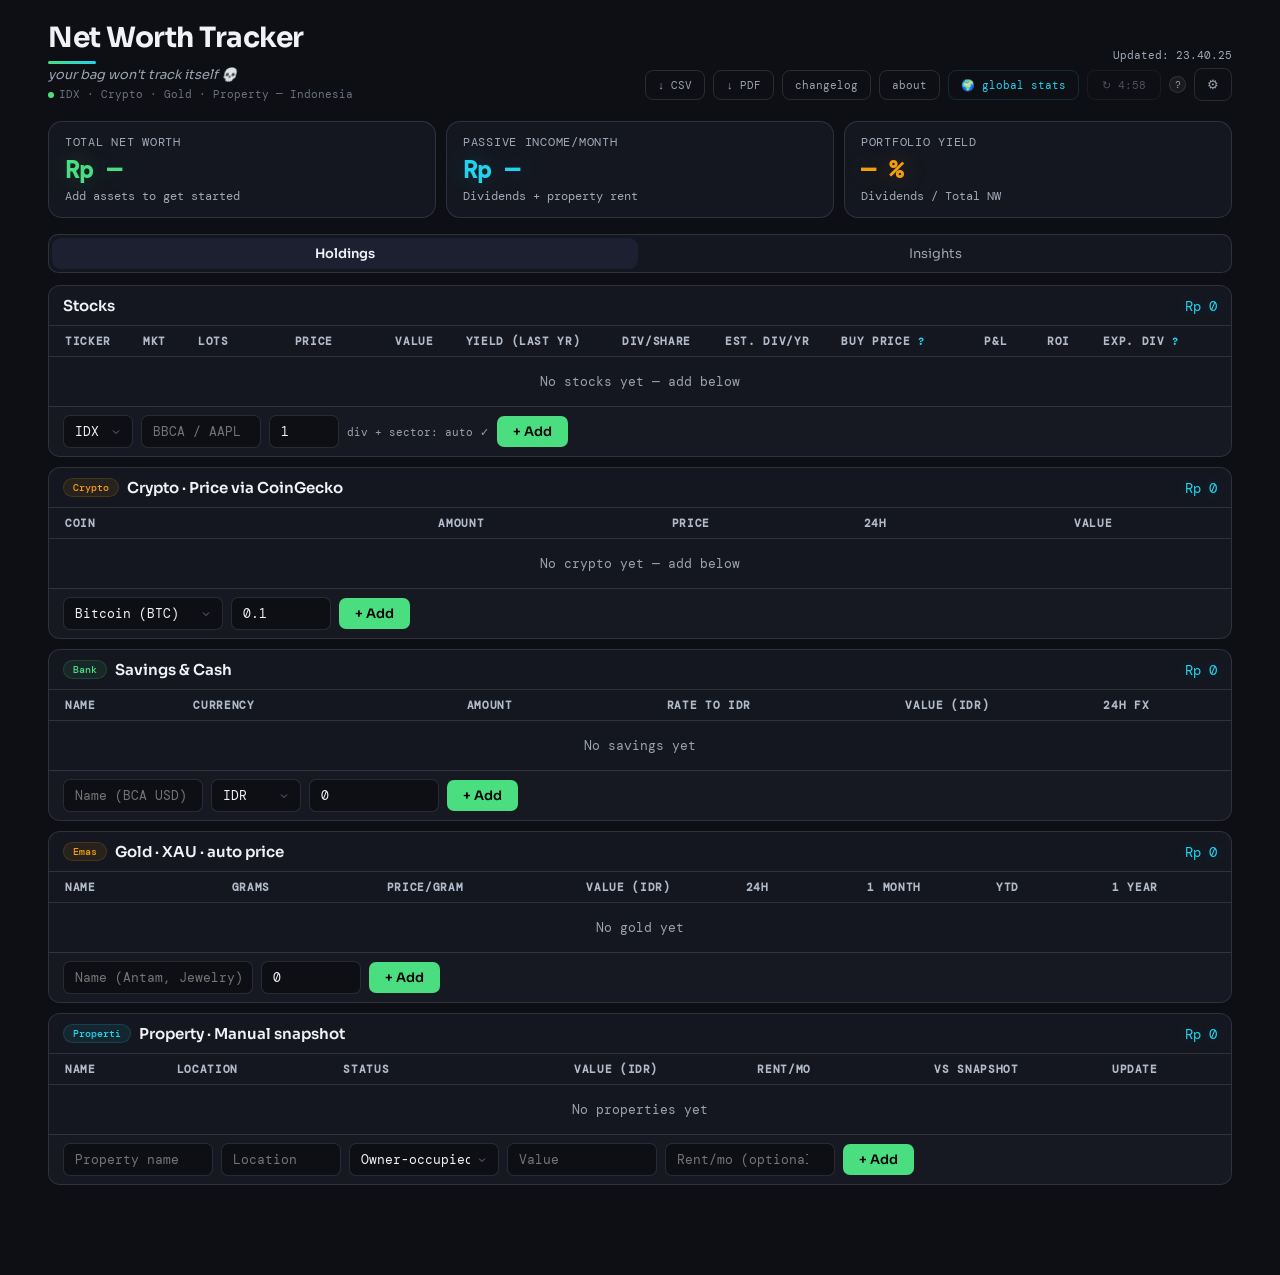
==== index.html @ 593ba49c "initial release" ====
<!-- Project v1.5.1 | patches_since_snap:1 -->
<!DOCTYPE html>
<html lang="en">
<head>
<meta charset="UTF-8">
<meta name="viewport" content="width=device-width, initial-scale=1.0">
<title>Net Worth Tracker · Indonesia</title>
<link href="https://fonts.googleapis.com/css2?family=DM+Mono:wght@400;500&family=Sora:wght@300;400;600;700&display=swap" rel="stylesheet">
<link rel="stylesheet" href="css/style.css">
</head>
<body>

<!-- CORS warning (shown only when opened via file://) -->
<div id="file-warning" style="display:none;background:#f59e0b18;border-bottom:1px solid #f59e0b40;padding:10px 48px;font-size:12px;font-family:var(--mono);color:#f59e0b"></div>

<!-- Settings overlay (closes panel when clicked) -->
<div id="settings-overlay" class="settings-overlay" onclick="closeSettings()"></div>

<!-- Settings panel (slides in from right) -->
<div id="settings-panel" class="settings-panel">
  <div class="settings-header">
    <div class="settings-title" data-i18n="settings.title">Settings</div>
    <button class="settings-close" onclick="closeSettings()">&#x2715;</button>
  </div>

  <!-- Currency -->
  <div class="settings-section">
    <div class="settings-label" data-i18n="settings.currency">Display Currency</div>
    <div id="currency-chips" class="chip-group"><!-- filled by renderSettingsChips() --></div>
  </div>

  <div class="settings-divider"></div>

  <!-- Language -->
  <div class="settings-section">
    <div class="settings-label" data-i18n="settings.language">Language</div>
    <div class="chip-group">
      <button id="lang-btn-en" class="setting-chip" onclick="setLang('en')">English</button>
      <button id="lang-btn-id" class="setting-chip" onclick="setLang('id')">Bahasa Indonesia</button>
    </div>
  </div>
</div>

<!-- ======================== App ======================== -->
<div class="app">

  <!-- Header -->
  <div class="header">
    <div class="header-left">
      <h1>Net Worth Tracker<span class="accent-line"></span></h1>
      <div class="tagline" data-i18n="header.tagline">your bag won't track itself &#x1F480;</div>
      <div class="meta"><span class="dot"></span><span data-i18n="header.meta">IDX · Crypto · Gold · Property — Indonesia</span></div>
    </div>
    <div class="header-right">
      <div class="last-update" id="last-update">Not updated yet</div>
      <div style="display:flex;gap:8px;align-items:center;flex-wrap:wrap;justify-content:flex-end">
        <button class="export-btn" onclick="exportCSV()">&#x2193; CSV</button>
        <button class="export-btn" onclick="exportPDF()">&#x2193; PDF</button>
        <a href="changelog.html" style="font-size:11px;font-family:var(--mono);color:var(--muted);padding:7px 12px;border:1px solid var(--border);border-radius:8px;text-decoration:none;transition:all .2s" onmouseover="this.style.color='var(--text)';this.style.borderColor='#ffffff30'" onmouseout="this.style.color='var(--muted)';this.style.borderColor='var(--border)'">changelog</a>
        <a href="about.html" style="font-size:11px;font-family:var(--mono);color:var(--muted);padding:7px 12px;border:1px solid var(--border);border-radius:8px;text-decoration:none;transition:all .2s" onmouseover="this.style.color='var(--text)';this.style.borderColor='#ffffff30'" onmouseout="this.style.color='var(--muted)';this.style.borderColor='var(--border)'">about</a>
        <a href="global.html" style="font-size:11px;font-family:var(--mono);color:var(--accent2);padding:7px 12px;border:1px solid #22d3ee28;border-radius:8px;text-decoration:none;transition:all .2s" onmouseover="this.style.borderColor='#22d3ee60'" onmouseout="this.style.borderColor='#22d3ee28'">&#x1F30D; global stats</a>
        <button class="refresh-btn" id="refresh-btn" onclick="refreshAll()">
          <span id="refresh-icon">&#x21BB;</span> <span id="refresh-label" data-i18n="header.refresh">Refresh Prices</span>
        </button>
        <span class="info-tip">?
          <div class="tip-bubble" data-i18n="header.rateLimitTip">Prices refresh at most once every 5 minutes. This tracker runs on a free-tier API — we hit our daily limit overnight from unexpected traffic. Rate limiting keeps it free for everyone 🙏</div>
        </span>
        <button class="settings-btn" onclick="openSettings()">&#x2699;</button>
      </div>
    </div>
  </div>

  <!-- Summary cards -->
  <div class="summary fade-in">
    <div class="card">
      <div class="card-label" data-i18n="summary.totalNW">Total Net Worth</div>
      <div class="card-value green" id="total-nw">&#x2014;</div>
      <div class="card-sub" id="nw-breakdown" data-i18n="summary.addAssets">Add assets to get started</div>
    </div>
    <div class="card">
      <div class="card-label" data-i18n="summary.passiveIncome">Passive Income/Month</div>
      <div class="card-value cyan" id="monthly-div">&#x2014;</div>
      <div class="card-sub" data-i18n="summary.divRent">Dividends + property rent</div>
    </div>
    <div class="card">
      <div class="card-label" data-i18n="summary.yield">Portfolio Yield</div>
      <div class="card-value amber" id="yield-pct">&#x2014; %</div>
      <div class="card-sub" data-i18n="summary.divNW">Dividends / Total NW</div>
    </div>
  </div>

  <!-- Tabs -->
  <div class="tabs">
    <button class="tab active" onclick="switchTab('holdings',this)" data-i18n="tab.holdings">Holdings</button>
    <button class="tab" onclick="switchTab('insights',this)" data-i18n="tab.insights">Insights</button>
  </div>

  <!-- ====== HOLDINGS TAB ====== -->
  <div id="tab-holdings">

    <!-- IDX / US Stocks -->
    <div class="section fade-in">
      <div class="section-header">
        <div class="section-title">
          <span data-i18n="section.stocks">Stocks</span>
        </div>
        <div class="section-val" id="stock-total">&#x2014;</div>
      </div>
      <div class="table-wrap">
        <table>
          <thead><tr>
            <th style="width:70px"  data-i18n="col.ticker">Ticker</th>
            <th style="width:50px"  data-i18n="col.market">Mkt</th>
            <th style="width:70px"  data-i18n="col.lots">Lots</th>
            <th class="right" style="width:130px" data-i18n="col.price">Price</th>
            <th class="right" style="width:130px" data-i18n="col.value">Value</th>
            <th class="right" style="width:140px" data-i18n="col.yieldLast">Yield (last yr)</th>
            <th class="right" style="width:120px" data-i18n="col.divPerShare">Div/share</th>
            <th class="right" style="width:120px" data-i18n="col.annualDiv">Est. Div/yr</th>
            <th class="right" style="width:110px">
              <span data-i18n="col.buyPrice">Buy Price</span>
              <span class="th-help" style="color:var(--accent2);font-size:10px">?<div class="tip">
                <strong data-i18n="tip.buyPrice">Buy Price</strong><br>
                <span data-i18n="tip.buyPriceDesc">Average buy price per share.</span><br>
                <span class="tip-badge">IDX</span><span data-i18n="tip.buyPriceIDX">in Rupiah (Rp)</span><br>
                <span class="tip-badge">US</span><span data-i18n="tip.buyPriceUS">in USD ($)</span><br><br>
                <span data-i18n="tip.buyPriceNote">Enables P&amp;L and ROI% columns automatically.</span>
              </div></span>
            </th>
            <th class="right" style="width:110px" data-i18n="col.pl">P&amp;L</th>
            <th class="right" style="width:70px"  data-i18n="col.roi">ROI</th>
            <th class="right" style="width:110px">
              <span data-i18n="col.expDiv">Exp. Div</span>
              <span class="th-help" style="color:var(--accent2);font-size:10px">?<div class="tip">
                <strong data-i18n="tip.expDiv">Expected Dividend</strong><br>
                <span data-i18n="tip.expDivDesc">Override estimated dividend per share per year.</span><br>
                <span class="tip-badge">IDX</span><span data-i18n="tip.expDivIDX">in Rupiah</span><br>
                <span class="tip-badge">US</span><span data-i18n="tip.expDivUS">in USD</span><br><br>
                <span data-i18n="tip.expDivNote">Leave empty to use auto data from Yahoo Finance.</span>
              </div></span>
            </th>
            <th style="width:40px"></th>
          </tr></thead>
          <tbody id="stock-tbody"></tbody>
        </table>
      </div>
      <div class="add-form">
        <select id="s-market" style="width:70px" onchange="updateLotsInput(this.value)">
          <option value="IDX">IDX</option>
          <option value="US">US</option>
        </select>
        <input id="s-ticker" placeholder="BBCA / AAPL" style="width:120px;text-transform:uppercase" maxlength="10" oninput="this.value=this.value.toUpperCase()">
        <input id="s-lots" type="number" min="1" step="1" value="1" style="width:70px" placeholder="Lot">
        <span style="font-size:11px;font-family:var(--mono);color:var(--muted)" data-i18n="form.autoHint">div + sector: auto &#x2713;</span>
        <button class="btn btn-primary" onclick="addStock()" data-i18n="btn.add">+ Add</button>
      </div>
      <div id="stock-error" class="error-msg" style="display:none"></div>
    </div>

    <!-- Crypto -->
    <div class="section fade-in">
      <div class="section-header">
        <div class="section-title">
          <span class="badge badge-amber">Crypto</span>
          <span data-i18n="section.crypto">Crypto · Price via CoinGecko</span>
        </div>
        <div class="section-val" id="crypto-total">&#x2014;</div>
      </div>
      <div class="table-wrap">
        <table>
          <thead><tr>
            <th data-i18n="col.coin">Coin</th>
            <th class="right" data-i18n="col.amount">Amount</th>
            <th class="right" data-i18n="col.price">Price</th>
            <th class="right" data-i18n="col.24h">24h</th>
            <th class="right" data-i18n="col.value">Value</th>
            <th></th>
          </tr></thead>
          <tbody id="crypto-tbody"></tbody>
        </table>
      </div>
      <div class="add-form">
        <select id="c-coin" style="width:160px">
          <option value="bitcoin">Bitcoin (BTC)</option>
          <option value="ethereum">Ethereum (ETH)</option>
          <option value="binancecoin">BNB</option>
          <option value="solana">Solana (SOL)</option>
          <option value="ripple">XRP</option>
          <option value="tether">USDT</option>
          <option value="usd-coin">USDC</option>
          <option value="cardano">Cardano (ADA)</option>
          <option value="polkadot">Polkadot (DOT)</option>
        </select>
        <input id="c-amount" type="number" min="0" step="any" value="0.1" style="width:100px" placeholder="Amount">
        <button class="btn btn-primary" onclick="addCrypto()" data-i18n="btn.add">+ Add</button>
      </div>
    </div>

    <!-- Bank / Cash -->
    <div class="section fade-in">
      <div class="section-header">
        <div class="section-title">
          <span class="badge badge-green">Bank</span>
          <span data-i18n="section.bank">Savings &amp; Cash</span>
        </div>
        <div class="section-val" id="bank-total">&#x2014;</div>
      </div>
      <div class="table-wrap">
        <table>
          <thead><tr>
            <th data-i18n="col.name">Name</th>
            <th data-i18n="col.currency">Currency</th>
            <th class="right" data-i18n="col.amount">Amount</th>
            <th class="right" data-i18n="col.rateIDR">Rate to IDR</th>
            <th class="right" data-i18n="col.valueIDR">Value (IDR)</th>
            <th class="right" data-i18n="col.fx24h">24h FX</th>
            <th></th>
          </tr></thead>
          <tbody id="bank-tbody"></tbody>
        </table>
      </div>
      <div class="add-form">
        <input id="b-name" placeholder="Name (BCA USD)" style="width:140px" data-i18n-placeholder="form.bankName">
        <select id="b-currency" style="width:90px">
          <option value="IDR">IDR</option>
          <option value="USD">USD</option>
          <option value="SGD">SGD</option>
          <option value="JPY">JPY</option>
          <option value="CNY">CNY</option>
          <option value="EUR">EUR</option>
          <option value="MYR">MYR</option>
        </select>
        <input id="b-amount" type="number" min="0" step="any" value="0" style="width:130px" placeholder="Amount">
        <button class="btn btn-primary" onclick="addBank()" data-i18n="btn.add">+ Add</button>
      </div>
    </div>

    <!-- Gold -->
    <div class="section fade-in">
      <div class="section-header">
        <div class="section-title">
          <span class="badge badge-amber">Emas</span>
          <span data-i18n="section.gold">Gold · XAU · auto price</span>
        </div>
        <div class="section-val" id="gold-total">&#x2014;</div>
      </div>
      <div class="table-wrap">
        <table>
          <thead><tr>
            <th data-i18n="col.name">Name</th>
            <th class="right" data-i18n="col.grams">Grams</th>
            <th class="right" data-i18n="col.pricePerGram">Price/gram</th>
            <th class="right" data-i18n="col.valueIDR">Value (IDR)</th>
            <th class="right" data-i18n="col.24h">24h</th>
            <th class="right" data-i18n="col.1m">1 Month</th>
            <th class="right" data-i18n="col.ytd">YTD</th>
            <th class="right" data-i18n="col.1y">1 Year</th>
            <th></th>
          </tr></thead>
          <tbody id="gold-tbody"></tbody>
        </table>
      </div>
      <div class="add-form">
        <input id="g-name" placeholder="Name (Antam, Jewelry)" style="width:190px" data-i18n-placeholder="form.goldName">
        <input id="g-grams" type="number" min="0" step="any" value="0" style="width:100px" placeholder="Grams">
        <button class="btn btn-primary" onclick="addGold()" data-i18n="btn.add">+ Add</button>
        <span id="gold-price-display" style="font-size:12px;color:#b0bac8;font-family:var(--mono);margin-left:8px"></span>
      </div>
    </div>

    <!-- Property -->
    <div class="section fade-in">
      <div class="section-header">
        <div class="section-title">
          <span class="badge badge-cyan">Properti</span>
          <span data-i18n="section.property">Property · Manual snapshot</span>
        </div>
        <div class="section-val" id="property-total">&#x2014;</div>
      </div>
      <div class="table-wrap">
        <table>
          <thead><tr>
            <th data-i18n="col.name">Name</th>
            <th data-i18n="col.location">Location</th>
            <th data-i18n="col.status">Status</th>
            <th class="right" data-i18n="col.valueIDR">Value (IDR)</th>
            <th class="right" data-i18n="col.rent">Rent/mo</th>
            <th class="right" data-i18n="col.vsSnapshot">vs Snapshot</th>
            <th class="right" data-i18n="col.update">Update</th>
            <th></th>
          </tr></thead>
          <tbody id="property-tbody"></tbody>
        </table>
      </div>
      <div class="add-form">
        <input id="p-name" placeholder="Property name" style="width:150px">
        <input id="p-location" placeholder="Location" style="width:120px">
        <select id="p-status" style="width:150px">
          <option value="dihuni">Owner-occupied</option>
          <option value="disewakan">Rented</option>
          <option value="kosong">Vacant</option>
        </select>
        <input id="p-value" type="number" min="0" step="any" placeholder="Value" style="width:150px">
        <input id="p-rent" type="number" min="0" step="any" placeholder="Rent/mo (optional)" style="width:170px">
        <button class="btn btn-primary" onclick="addProperty()" data-i18n="btn.add">+ Add</button>
      </div>
    </div>
  </div><!-- /tab-holdings -->

  <!-- ====== INSIGHTS TAB ====== -->
  <div id="tab-insights" style="display:none">
    <div class="insights fade-in">
      <div class="insight-card">
        <div class="insight-title" data-i18n="insight.passiveIncome">Passive Income</div>
        <div class="insight-val green" id="i-monthly">&#x2014;</div>
        <div style="font-size:11px;color:var(--muted);font-family:var(--mono);margin-top:2px" data-i18n="insight.perMonth">per month</div>
        <div id="i-passive-breakdown" style="margin-top:8px;font-size:11px;font-family:var(--mono);line-height:1.8"></div>
        <div style="margin-top:10px;padding-top:10px;border-top:1px solid var(--border)">
          <div class="insight-val cyan" style="font-size:1.1rem" id="i-annual">&#x2014;</div>
          <div style="font-size:11px;color:var(--muted);font-family:var(--mono);margin-top:2px" data-i18n="insight.perYear">per year</div>
        </div>
      </div>
      <div class="insight-card">
        <div class="insight-title" data-i18n="insight.fireNumber">FIRE Number (25&#xD7;)</div>
        <div class="insight-val amber" id="i-fire">&#x2014;</div>
        <div class="insight-note" data-i18n="insight.fireNote">Target wealth for financial independence = monthly expenses &#xD7; 12 &#xD7; 25.</div>
      </div>
      <div class="insight-card">
        <div class="insight-title" data-i18n="insight.swr">Safe Withdrawal / Month</div>
        <div class="insight-val green" id="i-swr">&#x2014;</div>
        <div class="insight-note" data-i18n="insight.swrNote">4% rule: liquid assets &#xD7; 4% &#xF7; 12. Property excluded.</div>
      </div>
    </div>

    <!-- Monthly spend input -->
    <div class="section fade-in" style="margin-bottom:16px">
      <div class="section-header">
        <div class="section-title" data-i18n="insight.monthlySpend">Monthly Expense Estimate</div>
      </div>
      <div class="add-form">
        <input id="monthly-spend" type="number" value="15000000" style="width:180px" oninput="recalcInsights()">
        <span id="spend-display" style="font-size:13px;color:var(--accent2);font-family:var(--mono);font-weight:600">Rp 15.000.000</span>
        <span style="font-size:11px;color:var(--muted);font-family:var(--mono)" data-i18n="insight.spendHint">&#x2192; used for FIRE calculation</span>
      </div>
    </div>

    <!-- Progress to FIRE -->
    <div class="section fade-in" style="margin-bottom:16px">
      <div class="section-header">
        <div class="section-title" data-i18n="insight.fireProgress">Progress to FIRE</div>
      </div>
      <div style="padding:18px">
        <div style="display:flex;justify-content:space-between;font-size:12px;font-family:var(--mono);color:var(--muted);margin-bottom:8px">
          <span id="fire-progress-label">&#x2014;</span>
          <span id="fire-target-label">&#x2014;</span>
        </div>
        <div style="background:var(--bg);border-radius:6px;height:10px;overflow:hidden">
          <div id="fire-bar" style="height:10px;background:var(--accent);border-radius:6px;width:0%;transition:width .8s ease"></div>
        </div>
        <div style="text-align:center;margin-top:8px;font-size:12px;font-family:var(--mono);color:var(--muted)" id="fire-pct-label">0%</div>
      </div>
    </div>

    <!-- FIRE Analysis tips -->
    <div class="section fade-in" style="margin-bottom:16px">
      <div class="section-header">
        <div class="section-title" data-i18n="insight.fireAnalysis">FIRE Analysis</div>
      </div>
      <div class="fire-tips" id="fire-analysis">
        <div class="empty" data-i18n="empty.addAssets">Add assets to see analysis</div>
      </div>
    </div>

    <!-- Asset allocation donuts -->
    <div class="section fade-in">
      <div class="section-header">
        <div class="section-title" data-i18n="insight.allocation">Asset Allocation</div>
      </div>
      <div class="donut-grid">
        <div class="donut-card">
          <div class="donut-card-title" data-i18n="donut.mix">Portfolio Mix</div>
          <canvas id="donut-canvas" width="160" height="160" style="width:160px;height:160px"></canvas>
          <div class="donut-legend" id="donut-legend"><div class="empty" style="font-size:11px">&#x2014;</div></div>
        </div>
        <div class="donut-card">
          <div class="donut-card-title" data-i18n="donut.currency">Currency</div>
          <canvas id="currency-canvas" width="160" height="160" style="width:160px;height:160px"></canvas>
          <div class="donut-legend" id="currency-legend"><div class="empty" style="font-size:11px">&#x2014;</div></div>
        </div>
        <div class="donut-card">
          <div class="donut-card-title" data-i18n="donut.sector">Sector</div>
          <canvas id="sector-canvas" width="160" height="160" style="width:160px;height:160px"></canvas>
          <div class="donut-legend" id="sector-donut-legend"><div class="empty" style="font-size:11px" data-i18n="empty.sector">Fetch prices for sector data</div></div>
        </div>
      </div>
      <div style="padding:0 20px 18px" id="alloc-bars"></div>
    </div>

    <!-- Sector breakdown bars -->
    <div class="section fade-in">
      <div class="section-header">
        <div class="section-title" data-i18n="insight.sectorBreakdown">Stock Sectors</div>
      </div>
      <div style="padding:18px" id="sector-bars">
        <div class="empty" data-i18n="empty.sector">Sector data loaded after price fetch</div>
      </div>
    </div>
  </div><!-- /tab-insights -->

</div><!-- /app -->

<!-- Scripts — load order: config → lang → state → format → api → render → actions → export → init -->
<script src="js/config.js"></script>
<script src="js/lang.js"></script>
<script src="js/state.js"></script>
<script src="js/format.js"></script>
<script src="js/api.js"></script>
<script src="js/render.js"></script>
<script src="js/actions.js"></script>
<script src="js/export.js"></script>
<script src="js/init.js"></script>
</body>
</html>
---- css/style.css ----
*{box-sizing:border-box;margin:0;padding:0}
:root{
  --bg:#0d0f14;--surface:#141720;--surface2:#1c2030;--border:#ffffff1e;
  --accent:#4ade80;--accent2:#22d3ee;--accent3:#f59e0b;
  --text:#f0f2f8;--muted:#9ca3af;--danger:#f87171;
  --font:'Sora',sans-serif;--mono:'DM Mono',monospace;
}
html{scroll-behavior:smooth}
body{background:var(--bg);color:var(--text);font-family:var(--font);font-size:14px;min-height:100vh;padding-bottom:60px}

.app{max-width:100%;padding:20px 48px}
.header{display:flex;align-items:flex-end;justify-content:space-between;margin-bottom:20px;gap:12px;flex-wrap:wrap}
.header-left h1{font-size:28px;font-weight:700;letter-spacing:-0.5px;text-decoration:none;-webkit-text-decoration:none}
.header-left h1 span.accent-line{display:block;height:3px;width:48px;background:linear-gradient(90deg,var(--accent),var(--accent2));border-radius:2px;margin-top:6px}
.header-left .tagline{font-size:13px;color:var(--muted);margin-top:2px;font-family:var(--font);font-style:italic;text-decoration:none;-webkit-text-decoration:none}
.header-left .meta{font-size:11px;color:#6b7280;margin-top:4px;font-family:var(--mono);text-decoration:none;-webkit-text-decoration:none}
.dot{display:inline-block;width:6px;height:6px;border-radius:50%;background:var(--accent);margin-right:5px;animation:pulse 2s infinite}
@keyframes pulse{0%,100%{opacity:1}50%{opacity:.3}}
.header-right{display:flex;flex-direction:column;align-items:flex-end;gap:6px}
.last-update{font-size:11px;color:#a0aab8;font-family:var(--mono)}

/* Summary */
.summary{display:grid;grid-template-columns:repeat(3,1fr);gap:10px;margin-bottom:16px}
@media(max-width:600px){.summary{grid-template-columns:1fr 1fr}}
.card{background:var(--surface);border:1px solid var(--border);border-radius:14px;padding:12px 16px}
.card-label{font-size:12px;color:#a0aab8;font-family:var(--mono);text-transform:uppercase;letter-spacing:.06em;margin-bottom:8px}
.card-value{font-size:24px;font-weight:700;font-family:var(--mono);line-height:1}
.card-value.green{text-shadow:0 0 24px #4ade8040}
.card-value.cyan{text-shadow:0 0 24px #22d3ee40}
.card-value.amber{text-shadow:0 0 24px #f59e0b40}
.card-sub{font-size:12px;color:#a0aab8;margin-top:5px;font-family:var(--mono);line-height:1.5}
.green{color:var(--accent)}.cyan{color:var(--accent2)}.amber{color:var(--accent3)}.red{color:var(--danger)}

/* Tabs */
.tabs{display:flex;gap:4px;margin-bottom:12px;background:var(--surface);border:1px solid var(--border);border-radius:10px;padding:3px}
.tab{flex:1;padding:7px;border:none;background:transparent;color:var(--muted);font-family:var(--font);font-size:13px;border-radius:9px;cursor:pointer;transition:all .2s;font-weight:400}
.tab.active{background:var(--surface2);color:var(--text);font-weight:600}
.tab:hover:not(.active){color:var(--text)}

/* Section */
.section{background:var(--surface);border:1px solid var(--border);border-radius:12px;overflow:hidden;margin-bottom:10px}
.section-header{display:flex;align-items:center;justify-content:space-between;padding:10px 14px;border-bottom:1px solid var(--border)}
.section-title{font-size:15px;font-weight:600;display:flex;align-items:center;gap:8px}
.section-val{font-family:var(--mono);font-size:14px;color:var(--accent2);text-shadow:0 0 12px #22d3ee30}

.badge{font-size:10px;font-family:var(--mono);padding:2px 9px;border-radius:20px;font-weight:500}
.badge-green{background:#4ade8015;color:var(--accent);border:1px solid #4ade8028}
.badge-cyan{background:#22d3ee15;color:var(--accent2);border:1px solid #22d3ee28}
.badge-amber{background:#f59e0b15;color:var(--accent3);border:1px solid #f59e0b28}
.badge-gray{background:#6b728015;color:var(--muted);border:1px solid #6b728028}

/* Table */
.table-wrap{overflow-x:auto}
table{width:100%;border-collapse:collapse}
th{font-size:11px;font-family:var(--mono);color:#b0bac8;text-transform:uppercase;letter-spacing:.06em;padding:8px 16px;text-align:left;border-bottom:1px solid var(--border);white-space:nowrap}
th.right,td.right{text-align:right}
td{padding:9px 16px;font-size:15px;border-bottom:1px solid #ffffff05;vertical-align:middle}
tr:last-child td{border-bottom:none}
tr:hover td{background:#ffffff03}
td.mono{font-family:var(--mono)}
td.ticker{font-family:var(--mono);font-weight:500;color:var(--accent2)}
.price-loading{color:var(--muted);font-style:italic;font-family:var(--mono)}
.change-pos{color:var(--accent)}.change-neg{color:var(--danger)}

/* Form */
.add-form{padding:8px 14px;border-top:1px solid var(--border);display:flex;gap:8px;flex-wrap:wrap;align-items:center;background:#ffffff02}
.field{display:flex;flex-direction:column;gap:3px}
.field label{font-size:9px;font-family:var(--mono);color:var(--muted);text-transform:uppercase;letter-spacing:.06em}
input,select{background:var(--bg);border:1px solid var(--border);border-radius:7px;padding:7px 11px;color:var(--text);font-family:var(--mono);font-size:13px;outline:none;transition:border .2s;appearance:none;-webkit-appearance:none}
input:focus,select:focus{border-color:#ffffff28}
select{background-image:url("data:image/svg+xml,%3Csvg xmlns='http://www.w3.org/2000/svg' width='12' height='12' viewBox='0 0 24 24' fill='none' stroke='%236b7280' stroke-width='2'%3E%3Cpolyline points='6 9 12 15 18 9'/%3E%3C/svg%3E");background-repeat:no-repeat;background-position:right 10px center;padding-right:28px}
.btn{padding:7px 16px;border-radius:7px;border:none;font-family:var(--font);font-size:13px;font-weight:600;cursor:pointer;transition:all .15s;white-space:nowrap}
.btn-primary{background:var(--accent);color:#000}
.btn-primary:hover{background:#22c55e;transform:translateY(-1px)}
.btn-primary:active{transform:translateY(0)}
.btn-sm{padding:4px 10px;font-size:11px;border-radius:6px;background:transparent;border:1px solid var(--border);color:var(--muted);cursor:pointer;font-family:var(--mono);transition:all .15s}
.btn-sm:hover{border-color:#f8717140;color:var(--danger)}
.refresh-btn{background:transparent;border:1px solid var(--border);border-radius:8px;padding:7px 14px;color:var(--muted);font-family:var(--mono);font-size:11px;cursor:pointer;display:flex;align-items:center;gap:7px;transition:all .2s}
.refresh-btn:hover{border-color:#ffffff28;color:var(--text)}
.refresh-btn:disabled{opacity:.45;cursor:not-allowed;border-color:var(--border)!important;color:var(--muted)!important}
.info-tip{position:relative;display:inline-flex;align-items:center;justify-content:center;width:17px;height:17px;border-radius:50%;background:#ffffff0d;border:1px solid #ffffff1a;color:var(--muted);font-size:10px;font-family:var(--mono);cursor:help;flex-shrink:0;user-select:none}
.info-tip .tip-bubble{display:none;position:absolute;right:0;top:24px;width:270px;background:var(--surface2);border:1px solid var(--border);border-radius:12px;padding:14px 16px;font-size:12px;line-height:1.7;color:var(--text);z-index:200;box-shadow:0 8px 32px #00000050;font-family:var(--font);pointer-events:none}
.info-tip:hover .tip-bubble{display:block}
.spin{display:inline-block;animation:spin .7s linear infinite}
@keyframes spin{to{transform:rotate(360deg)}}

.empty{padding:16px;text-align:center;color:var(--muted);font-size:13px;font-family:var(--mono)}
.error-msg{font-size:11px;color:var(--danger);padding:7px 18px;font-family:var(--mono);border-top:1px solid #f8717118;background:#f8717108}
.lot-edit{width:52px;padding:3px 6px;font-size:14px;font-family:var(--mono);background:var(--surface2);border:1px solid var(--accent2);border-radius:5px;color:var(--text);text-align:center}
.exp-div-input{width:82px;padding:3px 6px;font-size:12px;font-family:var(--mono);background:var(--surface2);border:1px solid #ffffff18;border-radius:5px;color:var(--text);text-align:right}
.exp-div-input:focus,.lot-edit:focus{outline:none;border-color:var(--accent2)}
.mkt-badge{font-size:10px;font-family:var(--mono);padding:2px 6px;border-radius:4px;font-weight:500}
.mkt-idx{background:#22d3ee18;color:var(--accent2);border:1px solid #22d3ee28}
.mkt-us{background:#f59e0b18;color:var(--accent3);border:1px solid #f59e0b28}

/* Insights */
.insights{display:grid;grid-template-columns:1fr 1fr;gap:12px;margin-bottom:16px}
@media(max-width:500px){.insights{grid-template-columns:1fr}}
.insight-card{background:var(--surface);border:1px solid var(--border);border-radius:14px;padding:18px}
.insight-title{font-size:10px;font-family:var(--mono);color:var(--muted);text-transform:uppercase;letter-spacing:.06em;margin-bottom:10px}
.insight-val{font-size:20px;font-weight:700;font-family:var(--mono);color:var(--accent)}
.insight-note{font-size:11px;color:var(--muted);margin-top:6px;line-height:1.6}

/* Allocation */
.alloc-row{display:flex;align-items:center;gap:12px;margin-bottom:10px}
.alloc-label{font-size:12px;font-family:var(--mono);width:76px;flex-shrink:0}
.alloc-bar-bg{flex:1;background:var(--bg);border-radius:4px;height:6px;overflow:hidden}
.alloc-bar{height:6px;border-radius:4px;transition:width .6s ease}
.alloc-pct{font-size:11px;font-family:var(--mono);color:var(--muted);width:40px;text-align:right}
.alloc-val{font-size:11px;font-family:var(--mono);color:var(--muted);width:80px;text-align:right}

/* Tooltip */
.th-help{position:relative;display:inline-block;cursor:help}
.th-help .tip{display:none;position:absolute;top:calc(100% + 8px);right:0;width:240px;background:var(--surface2);border:1px solid var(--border);border-radius:10px;padding:12px 14px;font-size:12px;color:var(--text);font-weight:400;text-transform:none;letter-spacing:0;line-height:1.6;z-index:999;white-space:normal;box-shadow:0 8px 24px #00000060}
.th-help:hover .tip{display:block}
.th-help .tip strong{color:var(--accent);font-weight:600}
.tip-badge{display:inline-block;font-size:10px;font-family:var(--mono);background:var(--accent2);color:#0d0f14;padding:1px 6px;border-radius:4px;margin-right:4px;font-weight:600}

/* Fade in */
.fade-in{animation:fadeIn .4s ease both}
@keyframes fadeIn{from{opacity:0;transform:translateY(8px)}to{opacity:1;transform:none}}

/* Donut grid */
.donut-grid{display:grid;grid-template-columns:repeat(3,1fr);gap:20px;padding:20px}
@media(max-width:720px){.donut-grid{grid-template-columns:1fr 1fr}}
@media(max-width:460px){.donut-grid{grid-template-columns:1fr}}
.donut-card{display:flex;flex-direction:column;align-items:center;gap:10px}
.donut-card-title{font-size:10px;font-family:var(--mono);color:var(--muted);text-transform:uppercase;letter-spacing:.08em;text-align:center}
.donut-legend{width:100%}
.donut-legend-row{display:flex;align-items:center;gap:7px;margin-bottom:7px;font-size:11px;font-family:var(--mono)}
.donut-dot{width:7px;height:7px;border-radius:50%;flex-shrink:0}

/* FIRE tips */
.fire-tips{display:flex;flex-direction:column;gap:10px;padding:18px}
.fire-tip{background:var(--surface2);border:1px solid var(--border);border-radius:10px;padding:12px 16px;font-size:13px;line-height:1.7;color:#c0c8d8}
.fire-tip.tip-amber{border-color:#f59e0b28;background:#f59e0b06}
.fire-tip.tip-green{border-color:#4ade8028;background:#4ade8006}

/* Export buttons */
.export-btn{background:transparent;border:1px solid var(--border);border-radius:8px;padding:7px 12px;color:var(--muted);font-family:var(--mono);font-size:11px;cursor:pointer;transition:all .2s;white-space:nowrap}
.export-btn:hover{border-color:#ffffff28;color:var(--text)}

/* Settings button */
.settings-btn{background:transparent;border:1px solid var(--border);border-radius:8px;padding:7px 12px;color:var(--muted);font-family:var(--mono);font-size:13px;cursor:pointer;transition:all .2s;display:flex;align-items:center;gap:6px}
.settings-btn:hover{border-color:#ffffff28;color:var(--text)}

/* Settings panel */
.settings-overlay{display:none;position:fixed;inset:0;background:#00000070;z-index:100;backdrop-filter:blur(2px)}
.settings-overlay.open{display:block}
.settings-panel{position:fixed;top:0;right:0;height:100vh;width:300px;background:var(--surface);border-left:1px solid var(--border);z-index:101;padding:28px 24px;overflow-y:auto;transform:translateX(100%);transition:transform .25s ease}
.settings-panel.open{transform:translateX(0)}
.settings-header{display:flex;justify-content:space-between;align-items:center;margin-bottom:32px}
.settings-title{font-size:16px;font-weight:700;color:var(--text)}
.settings-close{background:none;border:1px solid var(--border);border-radius:6px;color:var(--muted);font-size:14px;cursor:pointer;width:28px;height:28px;display:flex;align-items:center;justify-content:center;transition:all .15s}
.settings-close:hover{border-color:#ffffff28;color:var(--text)}
.settings-section{margin-bottom:28px}
.settings-label{font-size:10px;font-family:var(--mono);color:var(--muted);text-transform:uppercase;letter-spacing:.1em;margin-bottom:12px}
.chip-group{display:flex;flex-wrap:wrap;gap:6px}
.setting-chip{padding:5px 12px;border-radius:6px;border:1px solid var(--border);background:transparent;color:var(--muted);font-family:var(--mono);font-size:12px;cursor:pointer;transition:all .15s}
.setting-chip:hover{border-color:#ffffff28;color:var(--text)}
.setting-chip.active-chip{background:var(--surface2);border-color:var(--accent2);color:var(--accent2)}
.settings-divider{height:1px;background:var(--border);margin:24px 0}

/* Print */
@media print{
  body{background:#fff!important;color:#000!important;padding:0}
  .header-right,.add-form,.tabs,.refresh-btn,.export-btn,a[href="changelog.html"],.btn,.btn-sm,.exp-div-input,.lot-edit,#file-warning,.settings-btn,.settings-panel,.settings-overlay{display:none!important}
  .app{padding:8px 20px}
  .card,.section{border:1px solid #ddd!important;break-inside:avoid;background:#fff!important}
  th,td{color:#000!important;font-size:11px}
  .card-value,.section-val,.card-sub,.card-label,.section-title{color:#000!important;text-shadow:none!important}
  .green,.cyan,.amber,.red{color:#000!important}
  .change-pos{color:#15803d!important}.change-neg{color:#b91c1c!important}
  .mkt-badge,.badge{border:1px solid #ccc!important;color:#333!important;background:#f5f5f5!important}
  #tab-holdings,#tab-insights{display:block!important}
  .summary{grid-template-columns:repeat(3,1fr)!important}
}
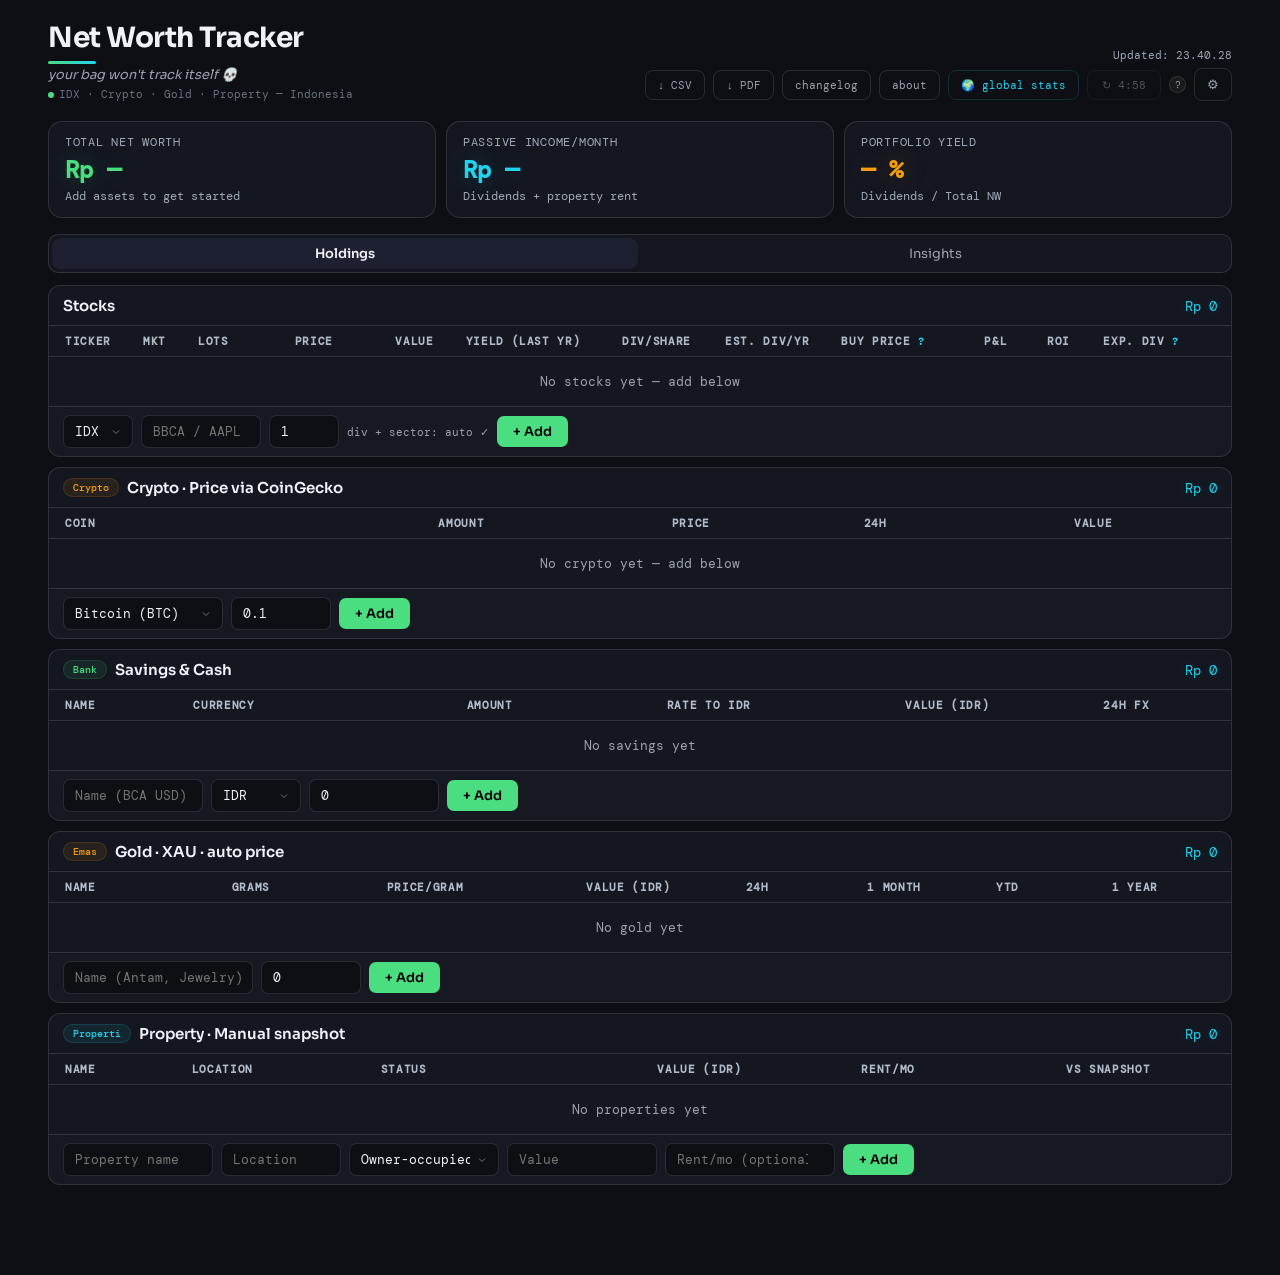
==== commit 0c385b0f: "update" ====
--- a/index.html
+++ b/index.html
@@ -286,7 +286,6 @@
             <th class="right" data-i18n="col.valueIDR">Value (IDR)</th>
             <th class="right" data-i18n="col.rent">Rent/mo</th>
             <th class="right" data-i18n="col.vsSnapshot">vs Snapshot</th>
-            <th class="right" data-i18n="col.update">Update</th>
             <th></th>
           </tr></thead>
           <tbody id="property-tbody"></tbody>
--- a/css/style.css
+++ b/css/style.css
@@ -86,9 +86,11 @@
 
 .empty{padding:16px;text-align:center;color:var(--muted);font-size:13px;font-family:var(--mono)}
 .error-msg{font-size:11px;color:var(--danger);padding:7px 18px;font-family:var(--mono);border-top:1px solid #f8717118;background:#f8717108}
-.lot-edit{width:52px;padding:3px 6px;font-size:14px;font-family:var(--mono);background:var(--surface2);border:1px solid var(--accent2);border-radius:5px;color:var(--text);text-align:center}
+.lot-edit{width:80px;padding:3px 6px;font-size:13px;font-family:var(--mono);background:var(--surface2);border:1px solid var(--accent2);border-radius:5px;color:var(--text);text-align:center}
 .exp-div-input{width:82px;padding:3px 6px;font-size:12px;font-family:var(--mono);background:var(--surface2);border:1px solid #ffffff18;border-radius:5px;color:var(--text);text-align:right}
 .exp-div-input:focus,.lot-edit:focus{outline:none;border-color:var(--accent2)}
+.editable{cursor:pointer;border-bottom:1px dashed #ffffff28;transition:border-color .15s}
+.editable:hover{border-bottom-color:#ffffff60}
 .mkt-badge{font-size:10px;font-family:var(--mono);padding:2px 6px;border-radius:4px;font-weight:500}
 .mkt-idx{background:#22d3ee18;color:var(--accent2);border:1px solid #22d3ee28}
 .mkt-us{background:#f59e0b18;color:var(--accent3);border:1px solid #f59e0b28}
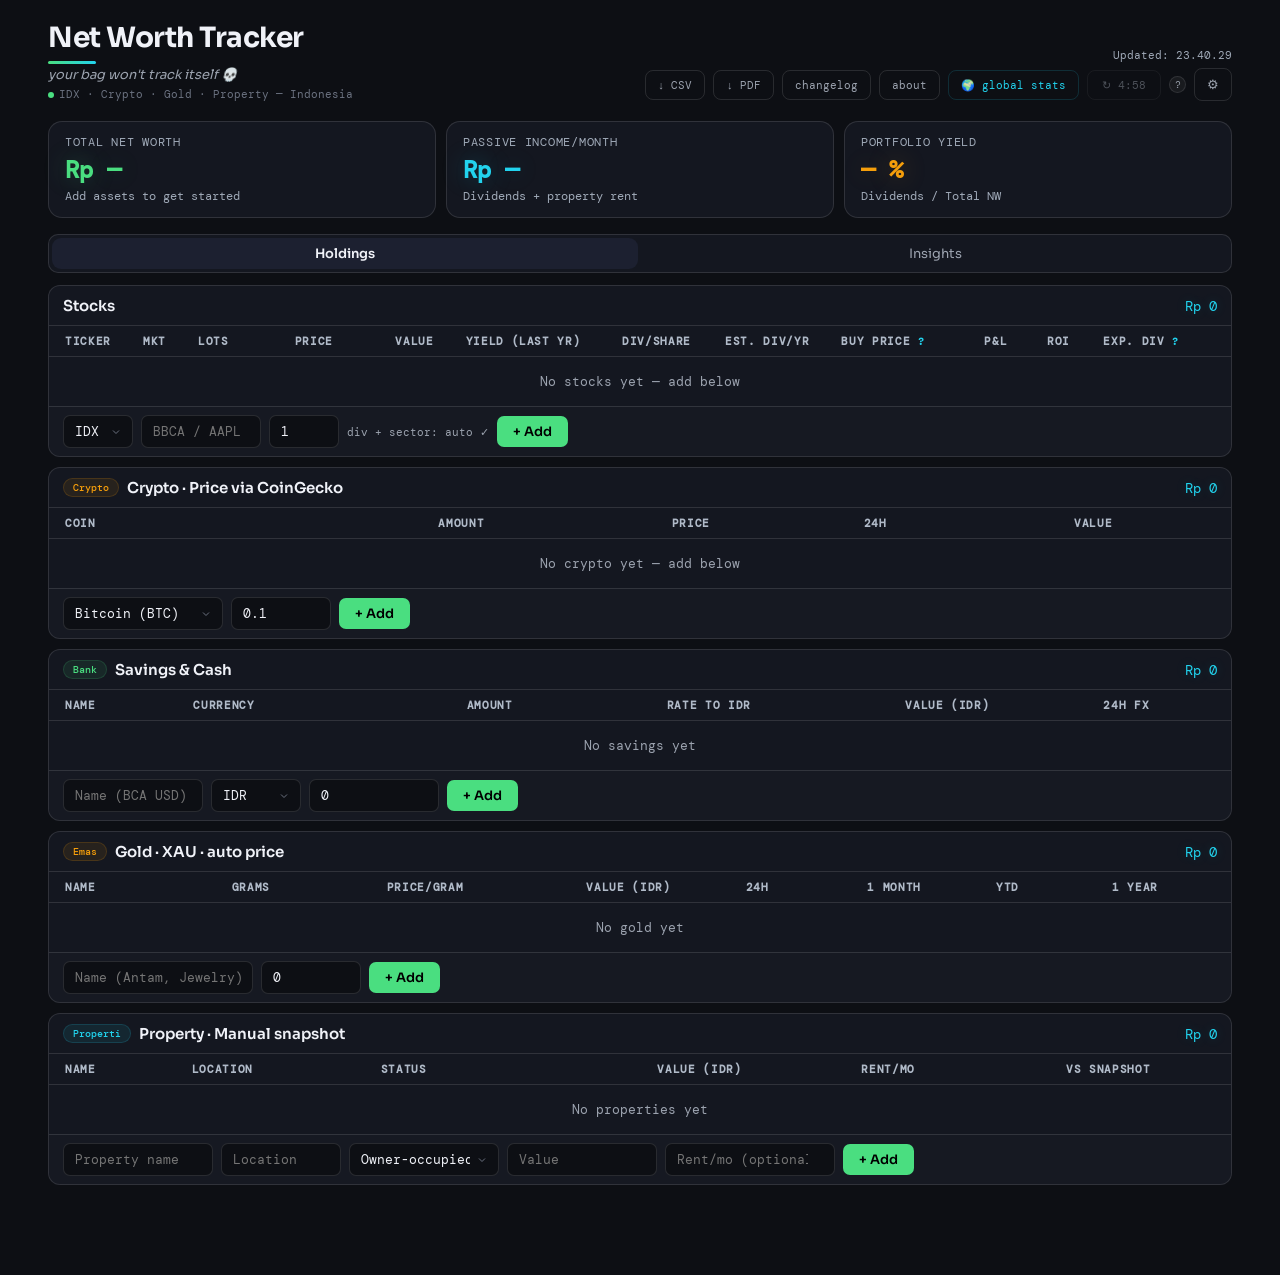
==== commit e5927314: "mobile" ====
--- a/index.html
+++ b/index.html
@@ -39,6 +39,29 @@
       <button id="lang-btn-id" class="setting-chip" onclick="setLang('id')">Bahasa Indonesia</button>
     </div>
   </div>
+
+  <div class="settings-divider"></div>
+
+  <!-- Export -->
+  <div class="settings-section">
+    <div class="settings-label">Export</div>
+    <div class="chip-group">
+      <button class="setting-chip" onclick="exportCSV();closeSettings()" style="flex:1">↓ CSV</button>
+      <button class="setting-chip" onclick="exportPDF();closeSettings()" style="flex:1">↓ PDF</button>
+    </div>
+  </div>
+
+  <div class="settings-divider"></div>
+
+  <!-- Nav links -->
+  <div class="settings-section">
+    <div class="settings-label">Links</div>
+    <div style="display:flex;flex-direction:column;gap:6px">
+      <a href="changelog.html" class="setting-chip" style="text-align:center;text-decoration:none">📋 Changelog</a>
+      <a href="about.html" class="setting-chip" style="text-align:center;text-decoration:none">👤 About</a>
+      <a href="global.html" class="setting-chip" style="text-align:center;text-decoration:none;color:var(--accent2)">🌍 Global Stats</a>
+    </div>
+  </div>
 </div>
 
 <!-- ======================== App ======================== -->
@@ -62,7 +85,7 @@
         <button class="refresh-btn" id="refresh-btn" onclick="refreshAll()">
           <span id="refresh-icon">&#x21BB;</span> <span id="refresh-label" data-i18n="header.refresh">Refresh Prices</span>
         </button>
-        <span class="info-tip">?
+        <span class="info-tip" tabindex="0">?
           <div class="tip-bubble" data-i18n="header.rateLimitTip">Prices refresh at most once every 5 minutes. This tracker runs on a free-tier API — we hit our daily limit overnight from unexpected traffic. Rate limiting keeps it free for everyone 🙏</div>
         </span>
         <button class="settings-btn" onclick="openSettings()">&#x2699;</button>
@@ -107,7 +130,7 @@
         <div class="section-val" id="stock-total">&#x2014;</div>
       </div>
       <div class="table-wrap">
-        <table>
+        <table id="t-stocks">
           <thead><tr>
             <th style="width:70px"  data-i18n="col.ticker">Ticker</th>
             <th style="width:50px"  data-i18n="col.market">Mkt</th>
@@ -167,7 +190,7 @@
         <div class="section-val" id="crypto-total">&#x2014;</div>
       </div>
       <div class="table-wrap">
-        <table>
+        <table id="t-crypto">
           <thead><tr>
             <th data-i18n="col.coin">Coin</th>
             <th class="right" data-i18n="col.amount">Amount</th>
@@ -206,7 +229,7 @@
         <div class="section-val" id="bank-total">&#x2014;</div>
       </div>
       <div class="table-wrap">
-        <table>
+        <table id="t-bank">
           <thead><tr>
             <th data-i18n="col.name">Name</th>
             <th data-i18n="col.currency">Currency</th>
@@ -245,7 +268,7 @@
         <div class="section-val" id="gold-total">&#x2014;</div>
       </div>
       <div class="table-wrap">
-        <table>
+        <table id="t-gold">
           <thead><tr>
             <th data-i18n="col.name">Name</th>
             <th class="right" data-i18n="col.grams">Grams</th>
@@ -278,7 +301,7 @@
         <div class="section-val" id="property-total">&#x2014;</div>
       </div>
       <div class="table-wrap">
-        <table>
+        <table id="t-prop">
           <thead><tr>
             <th data-i18n="col.name">Name</th>
             <th data-i18n="col.location">Location</th>
--- a/css/style.css
+++ b/css/style.css
@@ -80,13 +80,15 @@
 .refresh-btn:disabled{opacity:.45;cursor:not-allowed;border-color:var(--border)!important;color:var(--muted)!important}
 .info-tip{position:relative;display:inline-flex;align-items:center;justify-content:center;width:17px;height:17px;border-radius:50%;background:#ffffff0d;border:1px solid #ffffff1a;color:var(--muted);font-size:10px;font-family:var(--mono);cursor:help;flex-shrink:0;user-select:none}
 .info-tip .tip-bubble{display:none;position:absolute;right:0;top:24px;width:270px;background:var(--surface2);border:1px solid var(--border);border-radius:12px;padding:14px 16px;font-size:12px;line-height:1.7;color:var(--text);z-index:200;box-shadow:0 8px 32px #00000050;font-family:var(--font);pointer-events:none}
-.info-tip:hover .tip-bubble{display:block}
+.info-tip:hover .tip-bubble,
+.info-tip:focus .tip-bubble,
+.info-tip:focus-within .tip-bubble{display:block}
 .spin{display:inline-block;animation:spin .7s linear infinite}
 @keyframes spin{to{transform:rotate(360deg)}}
 
 .empty{padding:16px;text-align:center;color:var(--muted);font-size:13px;font-family:var(--mono)}
 .error-msg{font-size:11px;color:var(--danger);padding:7px 18px;font-family:var(--mono);border-top:1px solid #f8717118;background:#f8717108}
-.lot-edit{width:80px;padding:3px 6px;font-size:13px;font-family:var(--mono);background:var(--surface2);border:1px solid var(--accent2);border-radius:5px;color:var(--text);text-align:center}
+.lot-edit{min-width:80px;width:auto;padding:3px 8px;font-size:13px;font-family:var(--mono);background:var(--surface2);border:1px solid var(--accent2);border-radius:5px;color:var(--text);text-align:center}
 .exp-div-input{width:82px;padding:3px 6px;font-size:12px;font-family:var(--mono);background:var(--surface2);border:1px solid #ffffff18;border-radius:5px;color:var(--text);text-align:right}
 .exp-div-input:focus,.lot-edit:focus{outline:none;border-color:var(--accent2)}
 .editable{cursor:pointer;border-bottom:1px dashed #ffffff28;transition:border-color .15s}
@@ -163,6 +165,79 @@
 .setting-chip.active-chip{background:var(--surface2);border-color:var(--accent2);color:var(--accent2)}
 .settings-divider{height:1px;background:var(--border);margin:24px 0}
 
+/* ── Mobile ──────────────────────────────────────────────────────────────────*/
+@media (max-width: 640px) {
+  /* Spacing */
+  .app { padding: 14px 12px; }
+  #file-warning { padding: 10px 12px !important; }
+
+  /* Header — stack vertically, hide desktop-only nav links */
+  .header { flex-direction: column; align-items: flex-start; gap: 14px; }
+  .header-left h1 { font-size: 22px; }
+  .header-right { width: 100%; align-items: flex-start; }
+  .header-right > div { justify-content: flex-start; }
+  .export-btn { display: none !important; }
+  a[href="changelog.html"],
+  a[href="about.html"],
+  a[href="global.html"] { display: none !important; }
+
+  /* Summary — 2 cols then single for very small */
+  .summary { grid-template-columns: 1fr 1fr; }
+  .card-value { font-size: 19px; }
+
+  /* Tables — hide non-essential columns per section */
+  /* Stocks: keep Ticker(1) Mkt(2) Lots(3) Price(4) Value(5) ✕(13); hide 6-12 */
+  #t-stocks th:nth-child(n+6):nth-child(-n+12),
+  #t-stocks td:nth-child(n+6):nth-child(-n+12) { display: none; }
+
+  /* Crypto: keep Coin(1) Amount(2) Price(3) Value(5) ✕(6); hide 24h(4) */
+  #t-crypto th:nth-child(4),
+  #t-crypto td:nth-child(4) { display: none; }
+
+  /* Bank: keep Name(1) Currency(2) Amount(3) Value(5) ✕(7); hide Rate(4) 24h(6) */
+  #t-bank th:nth-child(4), #t-bank td:nth-child(4),
+  #t-bank th:nth-child(6), #t-bank td:nth-child(6) { display: none; }
+
+  /* Gold: keep Name(1) Grams(2) Price/g(3) Value(4) ✕(9); hide 24h-1y(5-8) */
+  #t-gold th:nth-child(n+5):nth-child(-n+8),
+  #t-gold td:nth-child(n+5):nth-child(-n+8) { display: none; }
+
+  /* Property: keep Name(1) Value(4) ✕(7); hide Location(2) Status(3) Rent(5) Snapshot(6) */
+  #t-prop th:nth-child(2), #t-prop td:nth-child(2),
+  #t-prop th:nth-child(3), #t-prop td:nth-child(3),
+  #t-prop th:nth-child(5), #t-prop td:nth-child(5),
+  #t-prop th:nth-child(6), #t-prop td:nth-child(6) { display: none; }
+
+  /* Table sizing */
+  td { padding: 8px 10px; font-size: 13px; }
+  th { padding: 7px 10px; }
+
+  /* Add forms — stack vertically, full-width inputs */
+  .add-form { flex-direction: column; align-items: stretch; gap: 6px; }
+  .add-form input,
+  .add-form select { width: 100% !important; max-width: 100% !important; }
+  .add-form .btn { width: 100%; padding: 10px; }
+  #gold-price-display { margin-left: 0 !important; }
+
+  /* Settings panel — full width on mobile */
+  .settings-panel { width: 100%; }
+
+  /* Info tip — reposition tooltip so it doesn't overflow left edge */
+  .info-tip .tip-bubble { right: auto; left: -8px; }
+
+  /* Insights grid already 1-col at 500px, just fix padding */
+  .insight-card { padding: 14px; }
+  .insight-val { font-size: 18px; }
+
+  /* Donut grid */
+  .donut-grid { padding: 14px; gap: 14px; }
+}
+
+@media (max-width: 380px) {
+  .summary { grid-template-columns: 1fr; }
+  .card-value { font-size: 22px; }
+}
+
 /* Print */
 @media print{
   body{background:#fff!important;color:#000!important;padding:0}
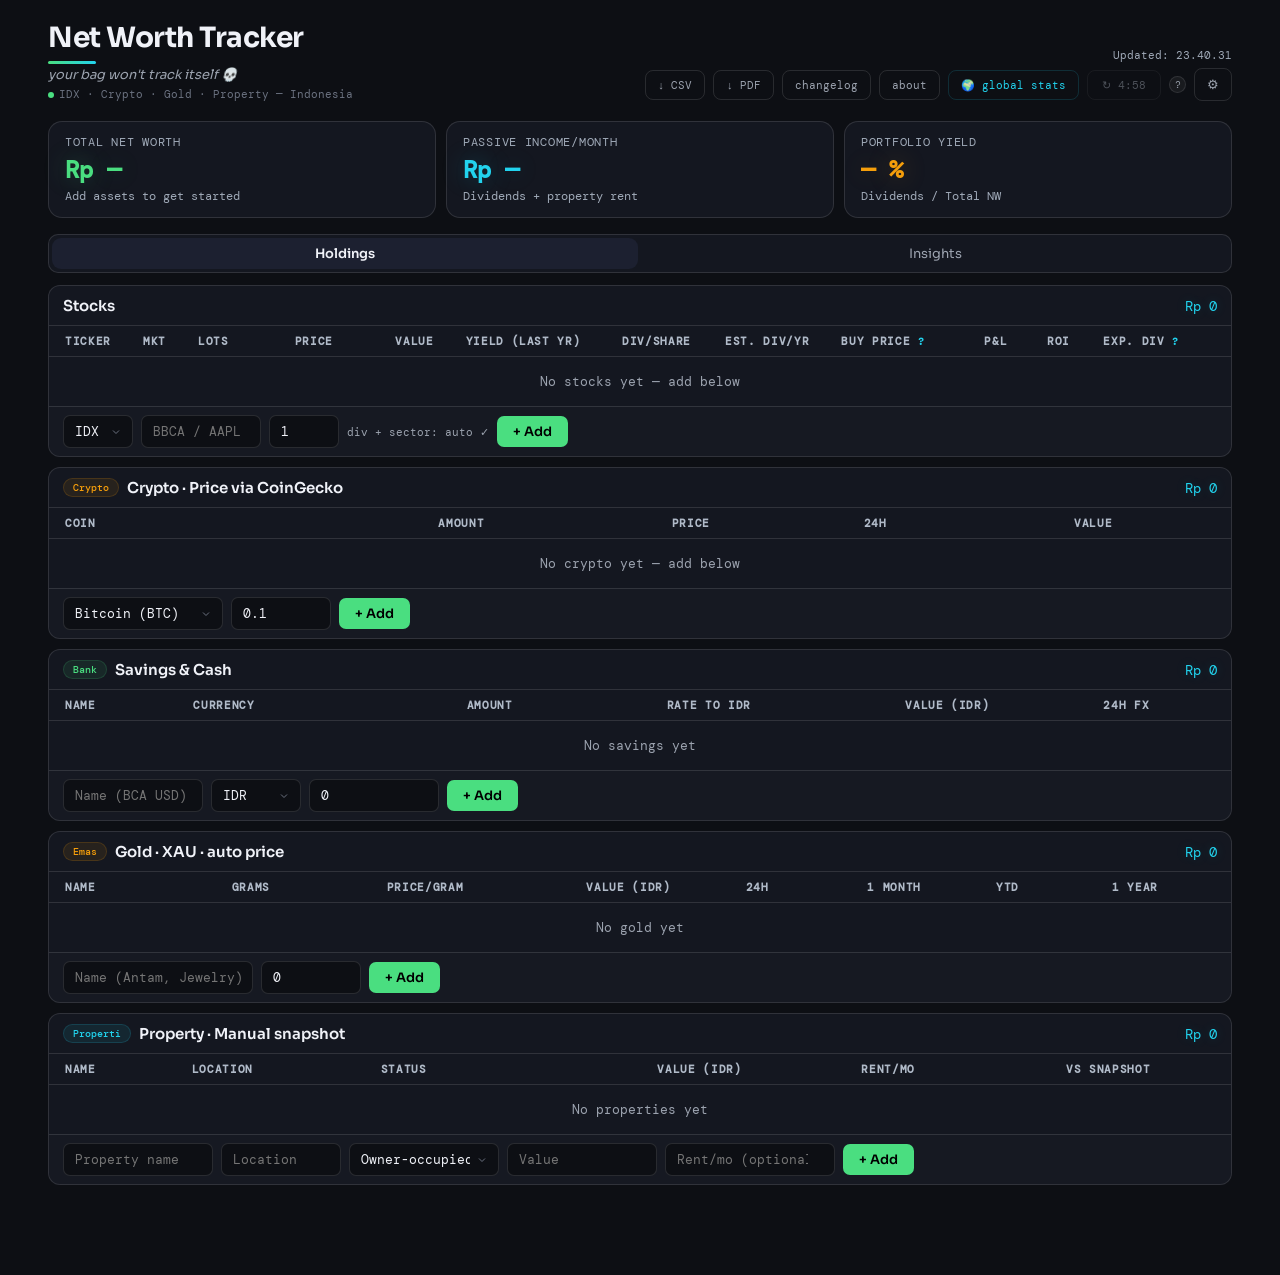
==== commit e085b69a: "fix" ====
--- a/index.html
+++ b/index.html
@@ -76,7 +76,7 @@
     </div>
     <div class="header-right">
       <div class="last-update" id="last-update">Not updated yet</div>
-      <div style="display:flex;gap:8px;align-items:center;flex-wrap:wrap;justify-content:flex-end">
+      <div class="header-actions">
         <button class="export-btn" onclick="exportCSV()">&#x2193; CSV</button>
         <button class="export-btn" onclick="exportPDF()">&#x2193; PDF</button>
         <a href="changelog.html" style="font-size:11px;font-family:var(--mono);color:var(--muted);padding:7px 12px;border:1px solid var(--border);border-radius:8px;text-decoration:none;transition:all .2s" onmouseover="this.style.color='var(--text)';this.style.borderColor='#ffffff30'" onmouseout="this.style.color='var(--muted)';this.style.borderColor='var(--border)'">changelog</a>
--- a/css/style.css
+++ b/css/style.css
@@ -17,11 +17,12 @@
 .dot{display:inline-block;width:6px;height:6px;border-radius:50%;background:var(--accent);margin-right:5px;animation:pulse 2s infinite}
 @keyframes pulse{0%,100%{opacity:1}50%{opacity:.3}}
 .header-right{display:flex;flex-direction:column;align-items:flex-end;gap:6px}
+.header-actions{display:flex;gap:8px;align-items:center;flex-wrap:wrap;justify-content:flex-end}
 .last-update{font-size:11px;color:#a0aab8;font-family:var(--mono)}
 
 /* Summary */
 .summary{display:grid;grid-template-columns:repeat(3,1fr);gap:10px;margin-bottom:16px}
-@media(max-width:600px){.summary{grid-template-columns:1fr 1fr}}
+@media(max-width:768px){.summary{grid-template-columns:1fr 1fr}}
 .card{background:var(--surface);border:1px solid var(--border);border-radius:14px;padding:12px 16px}
 .card-label{font-size:12px;color:#a0aab8;font-family:var(--mono);text-transform:uppercase;letter-spacing:.06em;margin-bottom:8px}
 .card-value{font-size:24px;font-weight:700;font-family:var(--mono);line-height:1}
@@ -99,7 +100,7 @@
 
 /* Insights */
 .insights{display:grid;grid-template-columns:1fr 1fr;gap:12px;margin-bottom:16px}
-@media(max-width:500px){.insights{grid-template-columns:1fr}}
+@media(max-width:768px){.insights{grid-template-columns:1fr}}
 .insight-card{background:var(--surface);border:1px solid var(--border);border-radius:14px;padding:18px}
 .insight-title{font-size:10px;font-family:var(--mono);color:var(--muted);text-transform:uppercase;letter-spacing:.06em;margin-bottom:10px}
 .insight-val{font-size:20px;font-weight:700;font-family:var(--mono);color:var(--accent)}
@@ -126,8 +127,8 @@
 
 /* Donut grid */
 .donut-grid{display:grid;grid-template-columns:repeat(3,1fr);gap:20px;padding:20px}
-@media(max-width:720px){.donut-grid{grid-template-columns:1fr 1fr}}
-@media(max-width:460px){.donut-grid{grid-template-columns:1fr}}
+@media(max-width:768px){.donut-grid{grid-template-columns:1fr 1fr}}
+@media(max-width:480px){.donut-grid{grid-template-columns:1fr}}
 .donut-card{display:flex;flex-direction:column;align-items:center;gap:10px}
 .donut-card-title{font-size:10px;font-family:var(--mono);color:var(--muted);text-transform:uppercase;letter-spacing:.08em;text-align:center}
 .donut-legend{width:100%}
@@ -166,7 +167,7 @@
 .settings-divider{height:1px;background:var(--border);margin:24px 0}
 
 /* ── Mobile ──────────────────────────────────────────────────────────────────*/
-@media (max-width: 640px) {
+@media (max-width: 768px) {
   /* Spacing */
   .app { padding: 14px 12px; }
   #file-warning { padding: 10px 12px !important; }
@@ -175,7 +176,7 @@
   .header { flex-direction: column; align-items: flex-start; gap: 14px; }
   .header-left h1 { font-size: 22px; }
   .header-right { width: 100%; align-items: flex-start; }
-  .header-right > div { justify-content: flex-start; }
+  .header-actions { justify-content: flex-start; }
   .export-btn { display: none !important; }
   a[href="changelog.html"],
   a[href="about.html"],
@@ -233,7 +234,7 @@
   .donut-grid { padding: 14px; gap: 14px; }
 }
 
-@media (max-width: 380px) {
+@media (max-width: 420px) {
   .summary { grid-template-columns: 1fr; }
   .card-value { font-size: 22px; }
 }
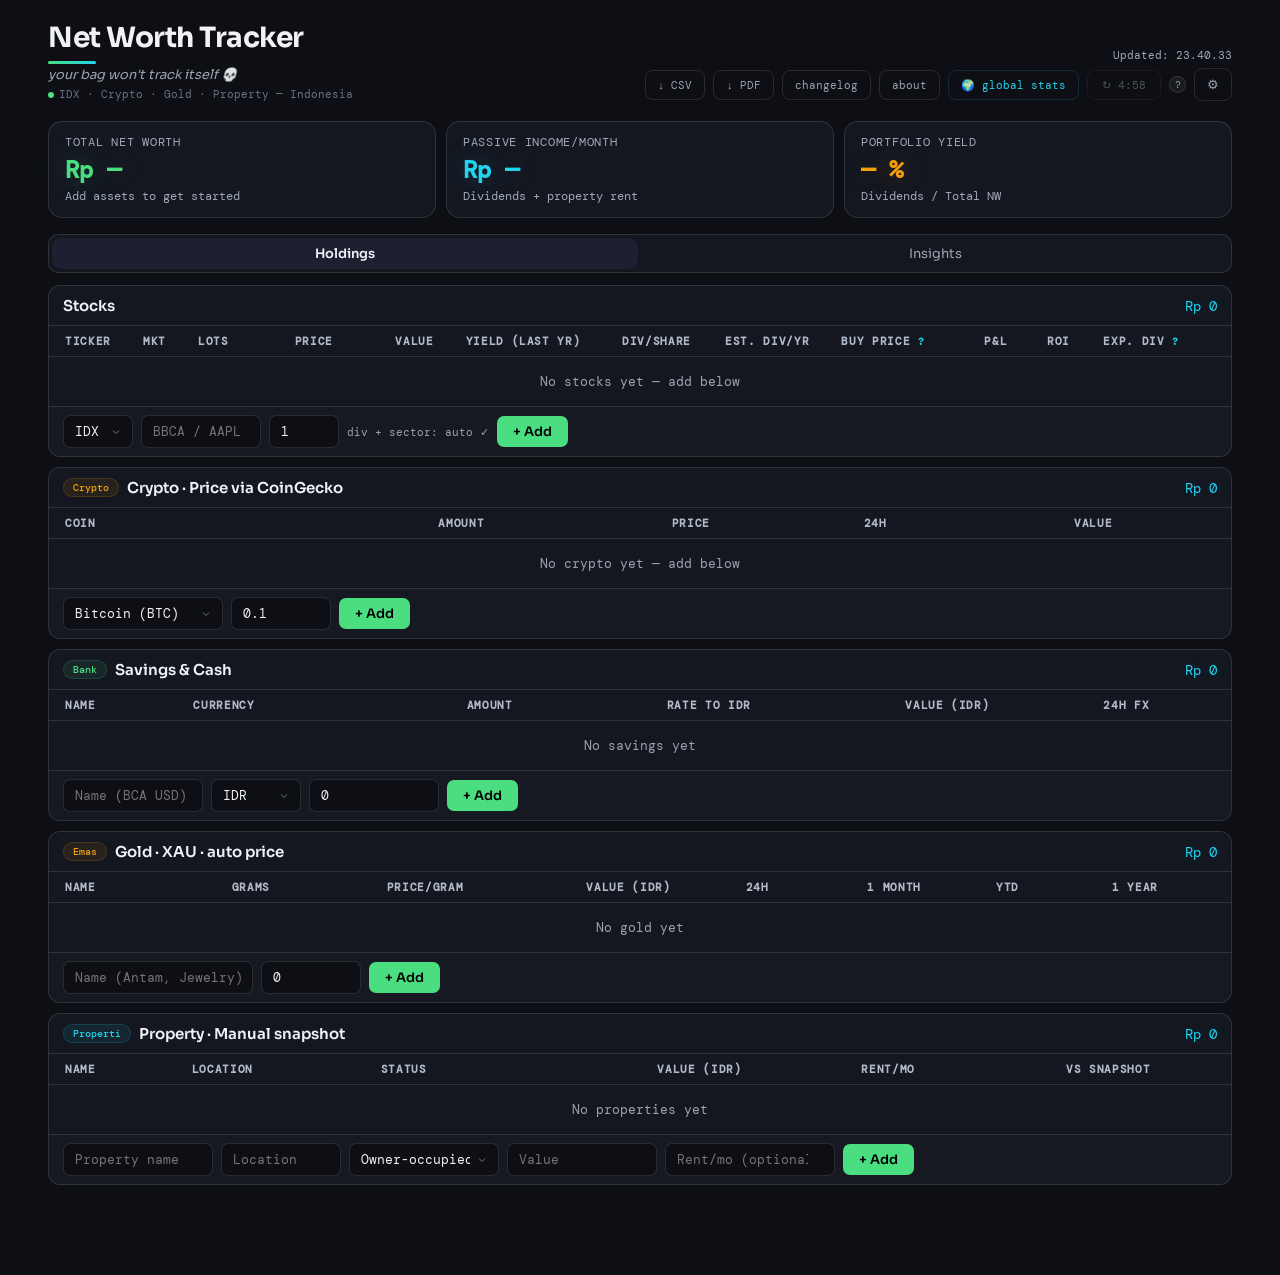
==== commit 25b9e7ab: "fix" ====
--- a/index.html
+++ b/index.html
@@ -79,9 +79,9 @@
       <div class="header-actions">
         <button class="export-btn" onclick="exportCSV()">&#x2193; CSV</button>
         <button class="export-btn" onclick="exportPDF()">&#x2193; PDF</button>
-        <a href="changelog.html" style="font-size:11px;font-family:var(--mono);color:var(--muted);padding:7px 12px;border:1px solid var(--border);border-radius:8px;text-decoration:none;transition:all .2s" onmouseover="this.style.color='var(--text)';this.style.borderColor='#ffffff30'" onmouseout="this.style.color='var(--muted)';this.style.borderColor='var(--border)'">changelog</a>
-        <a href="about.html" style="font-size:11px;font-family:var(--mono);color:var(--muted);padding:7px 12px;border:1px solid var(--border);border-radius:8px;text-decoration:none;transition:all .2s" onmouseover="this.style.color='var(--text)';this.style.borderColor='#ffffff30'" onmouseout="this.style.color='var(--muted)';this.style.borderColor='var(--border)'">about</a>
-        <a href="global.html" style="font-size:11px;font-family:var(--mono);color:var(--accent2);padding:7px 12px;border:1px solid #22d3ee28;border-radius:8px;text-decoration:none;transition:all .2s" onmouseover="this.style.borderColor='#22d3ee60'" onmouseout="this.style.borderColor='#22d3ee28'">&#x1F30D; global stats</a>
+        <a href="changelog.html" class="hdr-nav" style="font-size:11px;font-family:var(--mono);color:var(--muted);padding:7px 12px;border:1px solid var(--border);border-radius:8px;text-decoration:none;transition:all .2s" onmouseover="this.style.color='var(--text)';this.style.borderColor='#ffffff30'" onmouseout="this.style.color='var(--muted)';this.style.borderColor='var(--border)'">changelog</a>
+        <a href="about.html" class="hdr-nav" style="font-size:11px;font-family:var(--mono);color:var(--muted);padding:7px 12px;border:1px solid var(--border);border-radius:8px;text-decoration:none;transition:all .2s" onmouseover="this.style.color='var(--text)';this.style.borderColor='#ffffff30'" onmouseout="this.style.color='var(--muted)';this.style.borderColor='var(--border)'">about</a>
+        <a href="global.html" class="hdr-nav" style="font-size:11px;font-family:var(--mono);color:var(--accent2);padding:7px 12px;border:1px solid #22d3ee28;border-radius:8px;text-decoration:none;transition:all .2s" onmouseover="this.style.borderColor='#22d3ee60'" onmouseout="this.style.borderColor='#22d3ee28'">&#x1F30D; global stats</a>
         <button class="refresh-btn" id="refresh-btn" onclick="refreshAll()">
           <span id="refresh-icon">&#x21BB;</span> <span id="refresh-label" data-i18n="header.refresh">Refresh Prices</span>
         </button>
--- a/css/style.css
+++ b/css/style.css
@@ -178,40 +178,53 @@
   .header-right { width: 100%; align-items: flex-start; }
   .header-actions { justify-content: flex-start; }
   .export-btn { display: none !important; }
-  a[href="changelog.html"],
-  a[href="about.html"],
-  a[href="global.html"] { display: none !important; }
+  .hdr-nav    { display: none !important; }
 
   /* Summary — 2 cols then single for very small */
   .summary { grid-template-columns: 1fr 1fr; }
   .card-value { font-size: 19px; }
 
-  /* Tables — hide non-essential columns per section */
-  /* Stocks: keep Ticker(1) Mkt(2) Lots(3) Price(4) Value(5) ✕(13); hide 6-12 */
+  /* Tables — aggressive column hiding so tables fit without horizontal scroll.
+     Strategy: 3-4 cols per table max. Hidden cols get display:none + zero width/padding. */
+
+  th { padding: 7px 10px; width: auto !important; }
+  td { padding: 8px 10px; font-size: 13px; }
+
+  /* Stocks: keep Ticker(1) Lots(3) Value(5) ✕(13)
+     hide Mkt(2) Price(4) Yield–ExpDiv(6-12) */
+  #t-stocks th:nth-child(2),  #t-stocks td:nth-child(2),
+  #t-stocks th:nth-child(4),  #t-stocks td:nth-child(4),
   #t-stocks th:nth-child(n+6):nth-child(-n+12),
-  #t-stocks td:nth-child(n+6):nth-child(-n+12) { display: none; }
-
-  /* Crypto: keep Coin(1) Amount(2) Price(3) Value(5) ✕(6); hide 24h(4) */
-  #t-crypto th:nth-child(4),
-  #t-crypto td:nth-child(4) { display: none; }
-
-  /* Bank: keep Name(1) Currency(2) Amount(3) Value(5) ✕(7); hide Rate(4) 24h(6) */
+  #t-stocks td:nth-child(n+6):nth-child(-n+12)
+  { display:none; width:0!important; padding:0!important; }
+
+  /* Crypto: keep Coin(1) Amount(2) Value(5) ✕(6)
+     hide Price(3) 24h(4) */
+  #t-crypto th:nth-child(3), #t-crypto td:nth-child(3),
+  #t-crypto th:nth-child(4), #t-crypto td:nth-child(4)
+  { display:none; width:0!important; padding:0!important; }
+
+  /* Bank: keep Name(1) Amount(3) Value(5) ✕(7)
+     hide Currency(2) Rate(4) 24h(6) */
+  #t-bank th:nth-child(2), #t-bank td:nth-child(2),
   #t-bank th:nth-child(4), #t-bank td:nth-child(4),
-  #t-bank th:nth-child(6), #t-bank td:nth-child(6) { display: none; }
-
-  /* Gold: keep Name(1) Grams(2) Price/g(3) Value(4) ✕(9); hide 24h-1y(5-8) */
+  #t-bank th:nth-child(6), #t-bank td:nth-child(6)
+  { display:none; width:0!important; padding:0!important; }
+
+  /* Gold: keep Name(1) Grams(2) Value(4) ✕(9)
+     hide Price/g(3) 24h–1y(5-8) */
+  #t-gold th:nth-child(3), #t-gold td:nth-child(3),
   #t-gold th:nth-child(n+5):nth-child(-n+8),
-  #t-gold td:nth-child(n+5):nth-child(-n+8) { display: none; }
-
-  /* Property: keep Name(1) Value(4) ✕(7); hide Location(2) Status(3) Rent(5) Snapshot(6) */
+  #t-gold td:nth-child(n+5):nth-child(-n+8)
+  { display:none; width:0!important; padding:0!important; }
+
+  /* Property: keep Name(1) Value(4) ✕(7)
+     hide Location(2) Status(3) Rent(5) Snapshot(6) */
   #t-prop th:nth-child(2), #t-prop td:nth-child(2),
   #t-prop th:nth-child(3), #t-prop td:nth-child(3),
   #t-prop th:nth-child(5), #t-prop td:nth-child(5),
-  #t-prop th:nth-child(6), #t-prop td:nth-child(6) { display: none; }
-
-  /* Table sizing */
-  td { padding: 8px 10px; font-size: 13px; }
-  th { padding: 7px 10px; }
+  #t-prop th:nth-child(6), #t-prop td:nth-child(6)
+  { display:none; width:0!important; padding:0!important; }
 
   /* Add forms — stack vertically, full-width inputs */
   .add-form { flex-direction: column; align-items: stretch; gap: 6px; }
